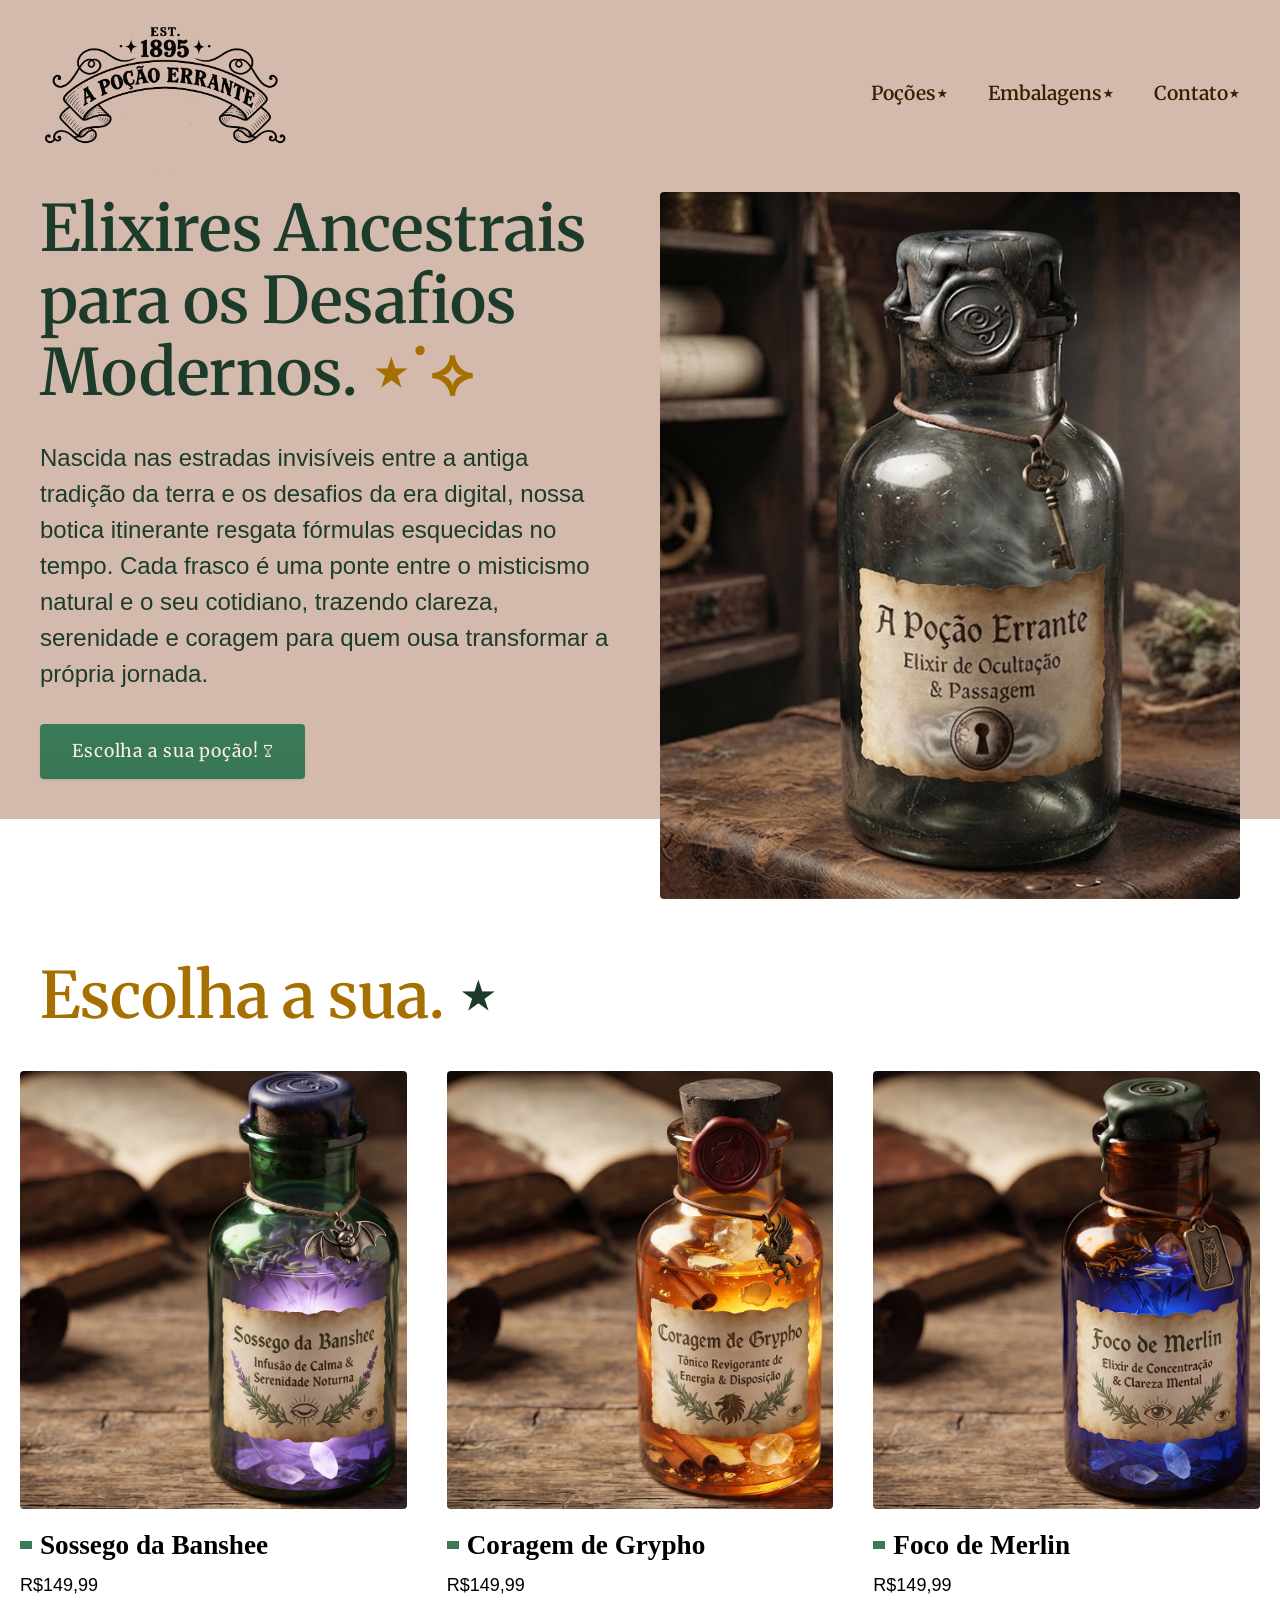
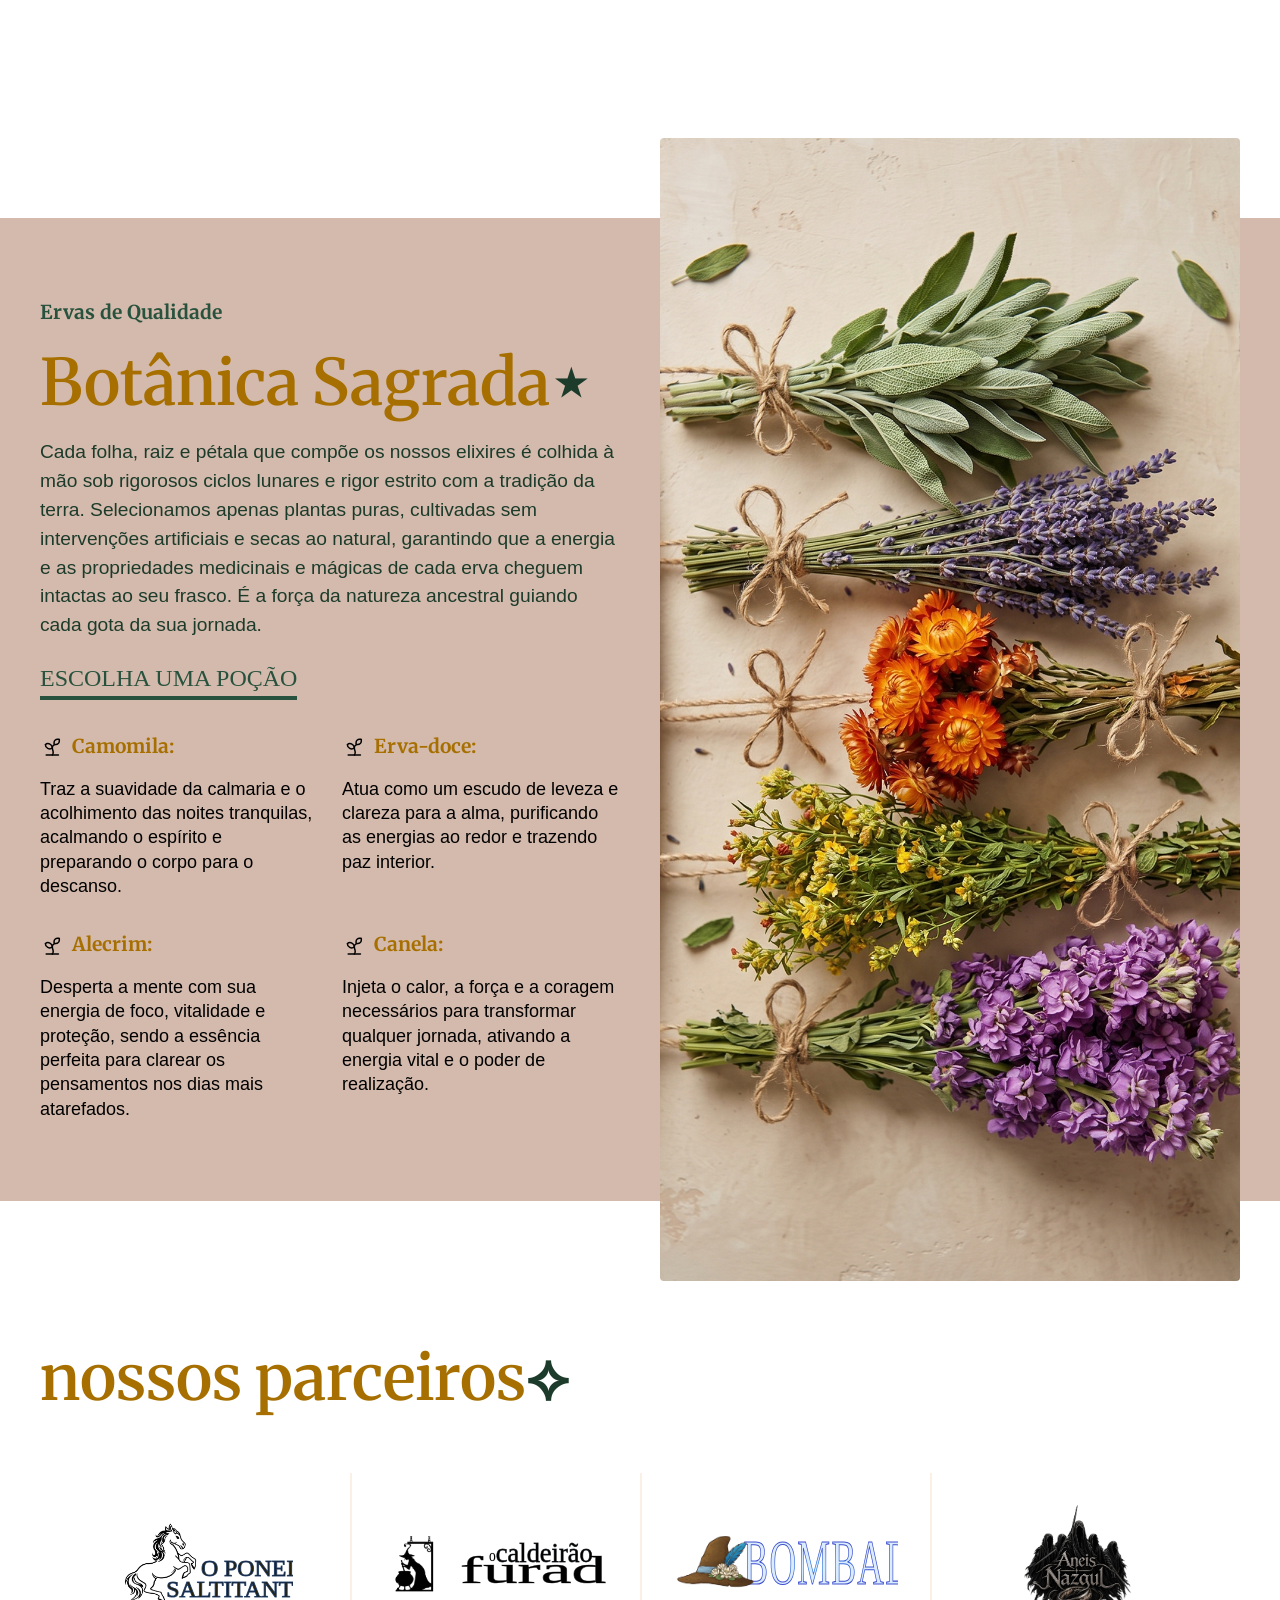
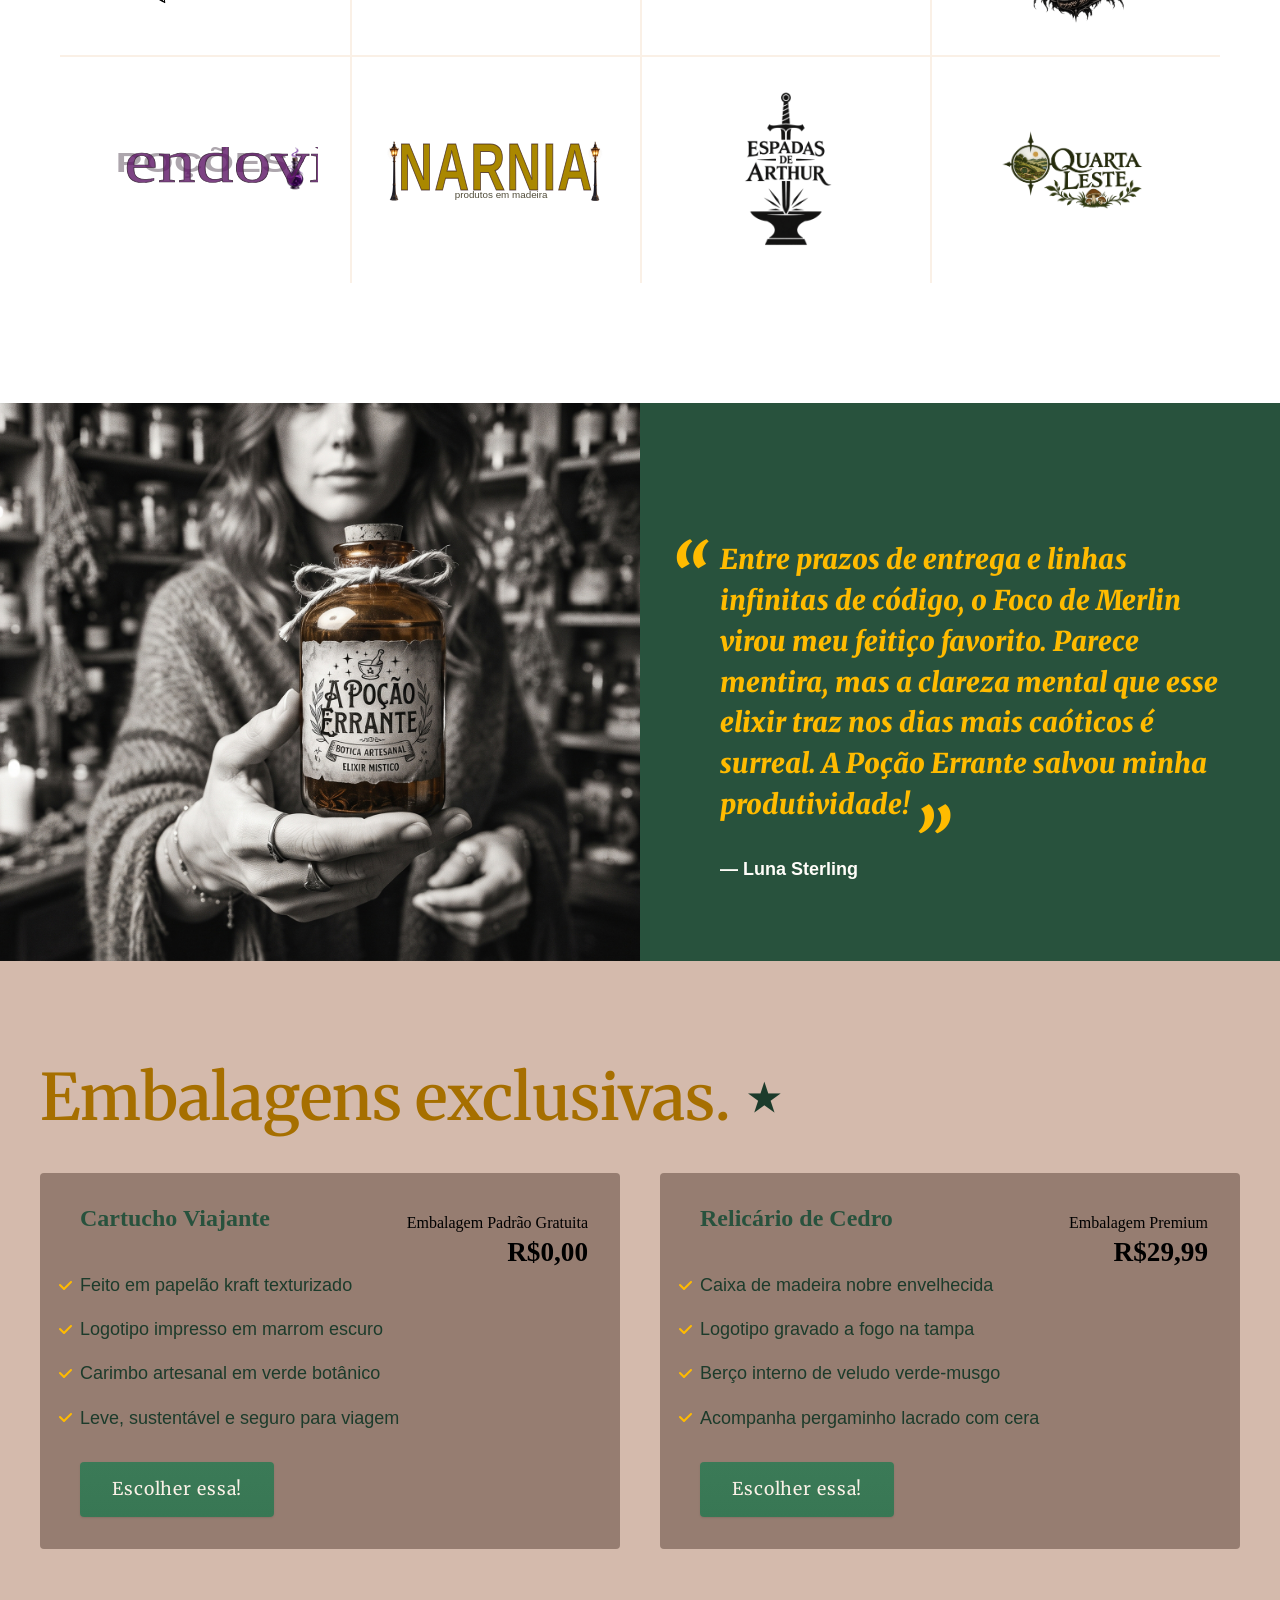
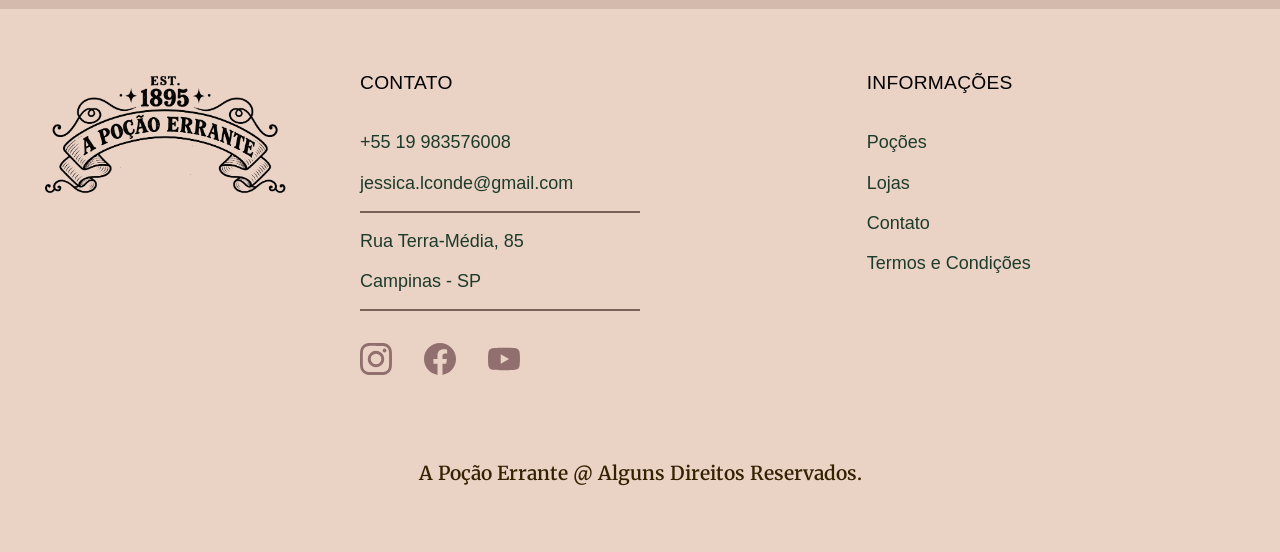
==== index.html @ 77932cd8 "commit inicial" ====
<!DOCTYPE html>
<html lang="pt-br">

<head>
  <meta charset="UTF-8">
  <meta name="viewport" content="width=device-width, initial-scale=1.0">
  <link rel="preconnect" href="https://fonts.googleapis.com">
  <link rel="preconnect" href="https://fonts.gstatic.com" crossorigin>
  <link href="https://fonts.googleapis.com/css2?family=Felipa&family=Merriweather:ital,opsz,wght@0,18..144,300..900;1,18..144,300..900&display=swap" rel="stylesheet">

  <link rel="preload" href="/css/style.css" as="stryle">
  <link rel="stylesheet" href="/css/style.css">

  <title>A Poção Errante</title>
  <meta name="description" content="Elixires Ancestrais para os Desafios Modernos">

  <script>document.documentElement.classList.add("js");</script>
</head>

<body id="index">

  <header class="header-bg">
    <div class="header container">
      <a href="./">
        <img src="/imagens/pocao.svg" width="250" height="152" alt="A Poção Errante"></a>
      <nav aria-label="primaria">
        <ul class="menu">

          <li><a href="/pocoes.html">Poções⋆</a></li>
          <li><a href="/embalagens.html">Embalagens⋆</a></li>
          <li><a href="/contato.html">Contato⋆</a></li>
      </nav>
    </div>
  </header>

  <!-- introducao -->
  <main class="introducao-bg">
    <div class="introducao container">
      <div class="introducao-conteudo">
        <h1 class="cor-v5 merriweather-font-2-xxl">Elixires Ancestrais para os Desafios Modernos. <span class="cor-a3">⋆˙⟡</span></h1>
        <p class="roboto-font-2-l">Nascida nas estradas invisíveis entre a antiga tradição da terra e os desafios da era digital, nossa botica itinerante resgata fórmulas esquecidas no tempo. Cada frasco é uma ponte entre o misticismo natural e o seu cotidiano, trazendo clareza, serenidade e coragem para quem ousa transformar a própria jornada.</p>
        <a class="botao" href="/pocoes.html">Escolha a sua poção! </a>
      </div>
      <img src="/imagens/fotos/introducao.webp" width="1280" height="1132">
    </div>
  </main>

  <!-- pocoes lista -->
  <article class="pocoes-lista">
    <h2 class="container cor-a3 merriweather-font-2-xxl">Escolha a sua. <span class="cor-v5">⋆</span></h1>
      <ul>
        <li>
          <a href="/pocoes/banshee.html">
            <img src="/imagens/pocoes/banshee-home.jpg" alt="Poção Roxa">
            <h3 class="roboto-font-1-xl">Sossego da Banshee</h3>
            <span class="roboto-font-2-m">R$149,99</span>
          </a>
        </li>
        <li>
          <a href="/pocoes/grypho.html">
            <img src="/imagens/pocoes/grypho-home.jpg" alt="Poção Vermeha">
            <h3 class="roboto-font-1-xl">Coragem de Grypho</h3>
            <span class="roboto-font-2-m">R$149,99</span>
          </a>
        </li>
        <li>
          <a href="/pocoes/merlin.html">
            <img src="/imagens/pocoes/marlin-home.jpg" alt="Poção Azul">
            <h3 class="roboto-font-1-xl">Foco de Merlin</h3>
            <span class="roboto-font-2-m">R$149,99</span>
          </a>
        </li>
      </ul>
  </article>

  <!-- ervas -->
  <article class="ervas-bg">
    <div class="ervas container">
      <div class="ervas-conteudo">
        <span class="merriweather-font-2-l-b cor-v4">Ervas de Qualidade</span>
        <h2 class="cor-a3 merriweather-font-2-xxl"> Botânica Sagrada<span class="cor-v5">⋆</span></h1>
          <p class="roboto-font-2-l cor-v5">Cada folha, raiz e pétala que compõe os nossos elixires é colhida à mão sob rigorosos ciclos lunares e rigor estrito com a tradição da terra. Selecionamos apenas plantas puras, cultivadas sem intervenções artificiais e secas ao natural, garantindo que a energia e as propriedades medicinais e mágicas de cada erva cheguem intactas ao seu frasco. É a força da natureza ancestral guiando cada gota da sua jornada.</p>
          <a class="link" href="/">Escolha uma poção </a>
          <div class="ervas-detalhes">

            <div class="ervas-item">
              <div class="ervas-header">
                <img src="/imagens/icones/erva1.svg">
                <h3 class="cor-a3 merriweather-font-2-l-b">Camomila:</h3>
              </div>
              <p class="roboto-font-2-m">Traz a suavidade da calmaria e o acolhimento das noites tranquilas, acalmando o espírito e preparando o corpo para o descanso.</p>
            </div>

            <div class="ervas-item">
              <div class="ervas-header">
                <img src="/imagens/icones/erva1.svg">
                <h3 class="cor-a3 merriweather-font-2-l-b">Erva-doce:</h3>
              </div>
              <p class="roboto-font-2-m">Atua como um escudo de leveza e clareza para a alma, purificando as energias ao redor e trazendo paz interior.</p>
            </div>

            <div class="ervas-item">
              <div class="ervas-header">
                <img src="/imagens/icones/erva1.svg">
                <h3 class="cor-a3 merriweather-font-2-l-b">Alecrim:</h3>
              </div>
              <p class="roboto-font-2-m cor">Desperta a mente com sua energia de foco, vitalidade e proteção, sendo a essência perfeita para clarear os pensamentos nos dias mais atarefados.</p>
            </div>
            <div class="ervas-item">
              <div class="ervas-header">
                <img src="/imagens/icones/erva1.svg">
                <h3 class="cor-a3 merriweather-font-2-l-b">Canela:</h3>
              </div>
              <p class="roboto-font-2-m">Injeta o calor, a força e a coragem necessários para transformar qualquer jornada, ativando a energia vital e o poder de realização.</p>
            </div>
          </div>
      </div>


      <div class="ervas-imagem">
        <img src="/imagens/fotos/ervas.jpg" alt="ervas">
      </div>
    </div>
  </article>

  <!-- parceiros -->
  <section class="parceiros container" aria-label="Nossos Parceiros">
    <h2 class="cor-a3 merriweather-font-2-xxl">nossos parceiros<span class="cor-v5">⟡</span></h2>

    <ul>
      <li><img src="/imagens/parceiros/01_o_ponei_saltitante.svg"></li>
      <li><img src="/imagens/parceiros/02_o_caldeirao_furado.svg"></li>
      <li><img src="/imagens/parceiros/03_bombadil.svg"></li>
      <li><img src="/imagens/parceiros/04_aneis_nagzul.svg"></li>
      <li><img src="/imagens/parceiros/05_pocoes_endovier.svg"></li>
      <li><img src="/imagens/parceiros/06_narnia.svg"></li>
      <li><img src="/imagens/parceiros/07_espadas_de_arthur.svg"></li>
      <li><img src="/imagens/parceiros/08_quarta_leste.svg"></li>
    </ul>

  </section>

  <!-- depoimento -->
  <section class="depoimento" aria-label="Depoimento">
    <div>
      <img src="/imagens/fotos/depoimento.jpg">
    </div>
    <div class="depoimento-conteudo">
      <blockquote class="roboto-font-1-xl cor-a1">
        <p>Entre prazos de entrega e linhas infinitas de código, o Foco de Merlin virou meu feitiço favorito. Parece mentira, mas a clareza mental que esse elixir traz nos dias mais caóticos é surreal. A Poção Errante salvou minha produtividade!</p>
      </blockquote>
      <span class="roboto-font-1-m-b cor-p1"> — Luna Sterling</span>
    </div>
  </section>

  <!-- embalagens -->
  <article class="embalagens-bg" aria-label="Embalagens">
    <div class="embalagens container">
      <h2 class="cor-a3 merriweather-font-2-xxl"> Embalagens exclusivas. <span class="cor-v5">⋆</span></h2>
      <div class="embalagens-item">
        <h1 class="font1-xl-merriweather-up cor-v4">Cartucho Viajante</h1>
        <span class="">Embalagem Padrão Gratuita</span>
        <span class="roboto-font-1-xl"> R$0,00</span>
        <ul class="roboto-font-2-m cor-v5">
          <li>Feito em papelão kraft texturizado</li>
          <li>Logotipo impresso em marrom escuro</li>
          <li>Carimbo artesanal em verde botânico</li>
          <li>Leve, sustentável e seguro para viagem</li>
        </ul>
        <a href="/orcamento.html" class="botao">Escolher essa!</a>
      </div>

      <div class="embalagens-item">
        <h1 class="font1-xl-merriweather-up cor-v4">Relicário de Cedro</h1>
        <span class="">Embalagem Premium </span>
        <span class="roboto-font-1-xl"> R$29,99</span>
        <ul class="roboto-font-2-m cor-v5">
          <li>Caixa de madeira nobre envelhecida</li>
          <li>Logotipo gravado a fogo na tampa</li>
          <li>Berço interno de veludo verde-musgo</li>
          <li>Acompanha pergaminho lacrado com cera</li>
        </ul>
        <a href="/orcamento.html" class="botao">Escolher essa!</a>
      </div>
    </div>
  </article>

  <!-- footer -->
  <footer class="footer-bg">
    <div class="footer container">
      <img src="/imagens/pocao.svg" alt="A Poção Errante">
      <div class="footer-contato">
        <h3 class="roboto-font-2-l-b">Contato</h3>
        <ul class="roboto-font-2-m cor-v5">
          <li><a href="tel:+5519983576008">+55 19 983576008</a></li>
          <li><a href="mailto:jessica.lconde@gmail.com">jessica.lconde@gmail.com</a></li>
          <li>Rua Terra-Média, 85</li>
          <li>Campinas - SP</li>
        </ul>
        <div class="footer-redes">
          <a href="./">
            <img src="/imagens/redes/instagram.svg" alt="Instagram">
          </a>
          <a href="./">
            <img src="/imagens/redes/facebook.svg" alt="Facebook">
          </a>
          <a href="./">
            <img src="/imagens/redes/youtube.svg" alt="Youtube">
          </a>
        </div>
      </div>
      <div class="footer-informacoes">
        <h3 class="roboto-font-2-l-b">Informações</h3>
        <nav>
          <ul class="roboto-font-2-m cor-v5">
            <li><a href="/pocoes.html">Poções</a></li>
            <li><a href="/contato.html">Lojas </a></li>
            <li><a href="/contato.html">Contato</a></li>
            <li><a href="/termos.html">Termos e Condições</a></li>
          </ul>
        </nav>
      </div>
      <p class="footer-copy">A Poção Errante @ Alguns Direitos Reservados.</p>
    </div>
  </footer>

  <script src="/script/script.js"></script>

</body>

</html>
---- css/style.css ----
/* globais */
@import "/css/global/global.css";
@import "/css/global/header.css";

@import "/css/global/footer.css";

/* utilidades */
@import "/css/utilidades/cores.css";
@import "/css/utilidades/componentes.css";
@import "/css/utilidades/tipografia.css";
@import "/css/utilidades/formularios.css";

/* home */
@import "/css/home/introducao.css";
@import "/css/home/pocoes-lista.css";
@import "/css/home/ervas.css";
@import "/css/home/parceiros.css";
@import "/css/home/depoimento.css";
@import "/css/home/embalagens.css";

/* Termos */
@import "/css/termos/termos.css";

/* poções */
@import "/css/pocoes/pocoes.css";
@import "/css/pocoes/pocao.css";
@import "/css/pocoes/embalagem.css";

/* Embalagens */
@import "/css/embalagens/vantagens.css";
@import "/css/embalagens/perguntas.css";

/* Contato */
@import "/css/contato/contato.css";
@import "/css/contato/lojas.css";

/* Orçamento */
@import "/css/orcamento/orcamento.css";
---- css/style.css ----
/* globais */
@import "/css/global/global.css";
@import "/css/global/header.css";

@import "/css/global/footer.css";

/* utilidades */
@import "/css/utilidades/cores.css";
@import "/css/utilidades/componentes.css";
@import "/css/utilidades/tipografia.css";
@import "/css/utilidades/formularios.css";

/* home */
@import "/css/home/introducao.css";
@import "/css/home/pocoes-lista.css";
@import "/css/home/ervas.css";
@import "/css/home/parceiros.css";
@import "/css/home/depoimento.css";
@import "/css/home/embalagens.css";

/* Termos */
@import "/css/termos/termos.css";

/* poções */
@import "/css/pocoes/pocoes.css";
@import "/css/pocoes/pocao.css";
@import "/css/pocoes/embalagem.css";

/* Embalagens */
@import "/css/embalagens/vantagens.css";
@import "/css/embalagens/perguntas.css";

/* Contato */
@import "/css/contato/contato.css";
@import "/css/contato/lojas.css";

/* Orçamento */
@import "/css/orcamento/orcamento.css";
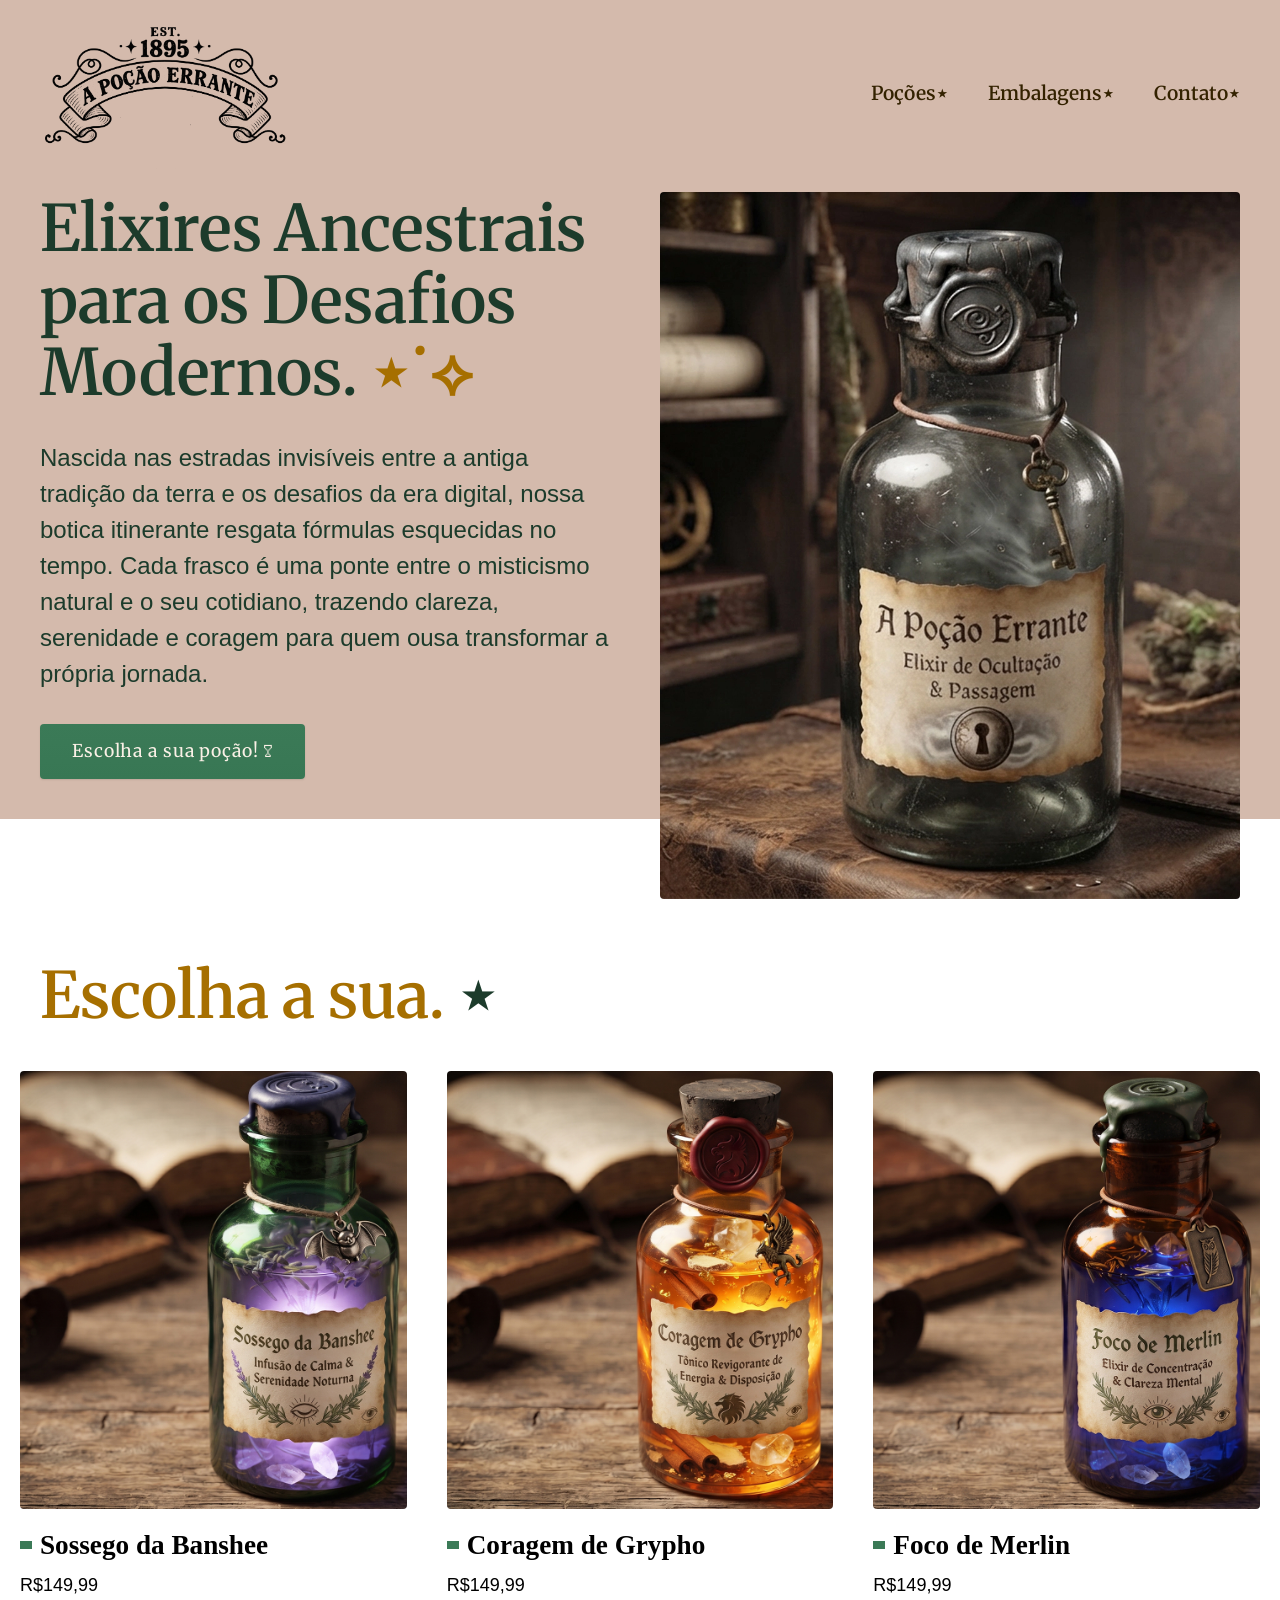
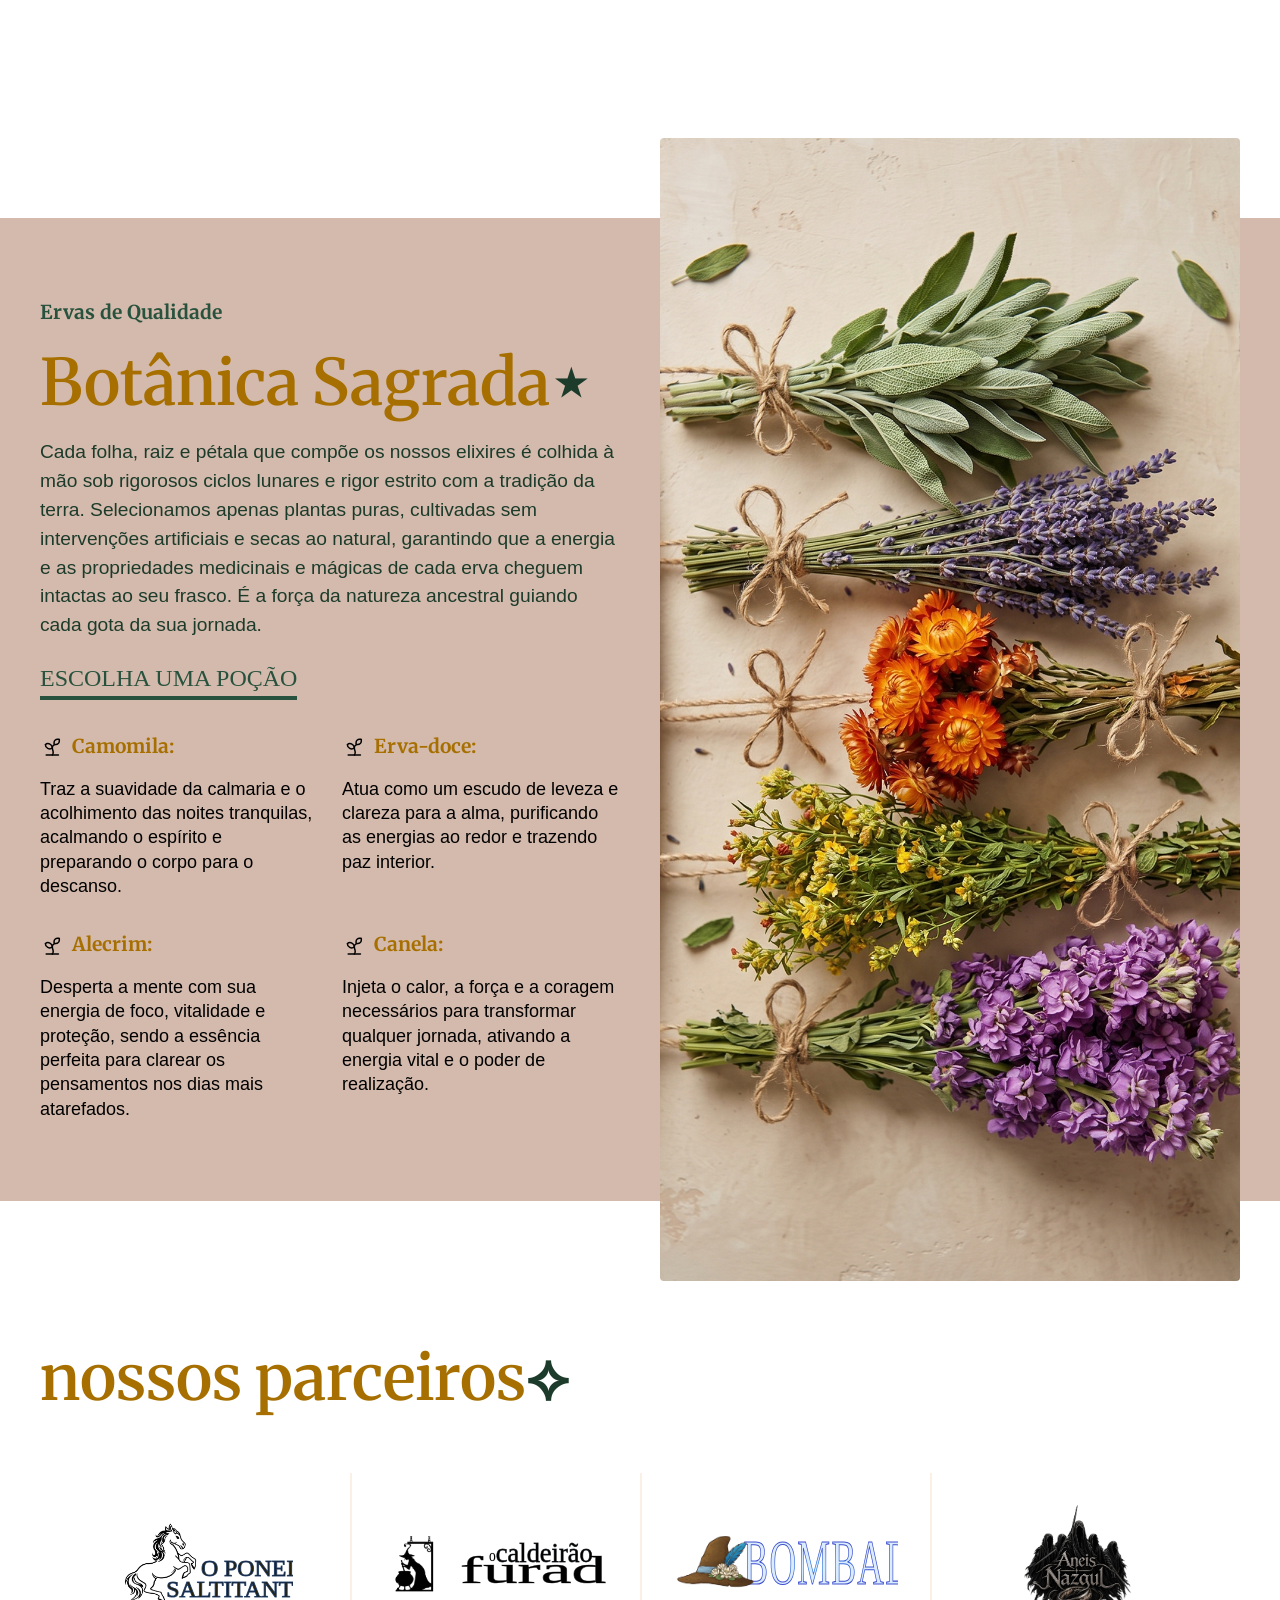
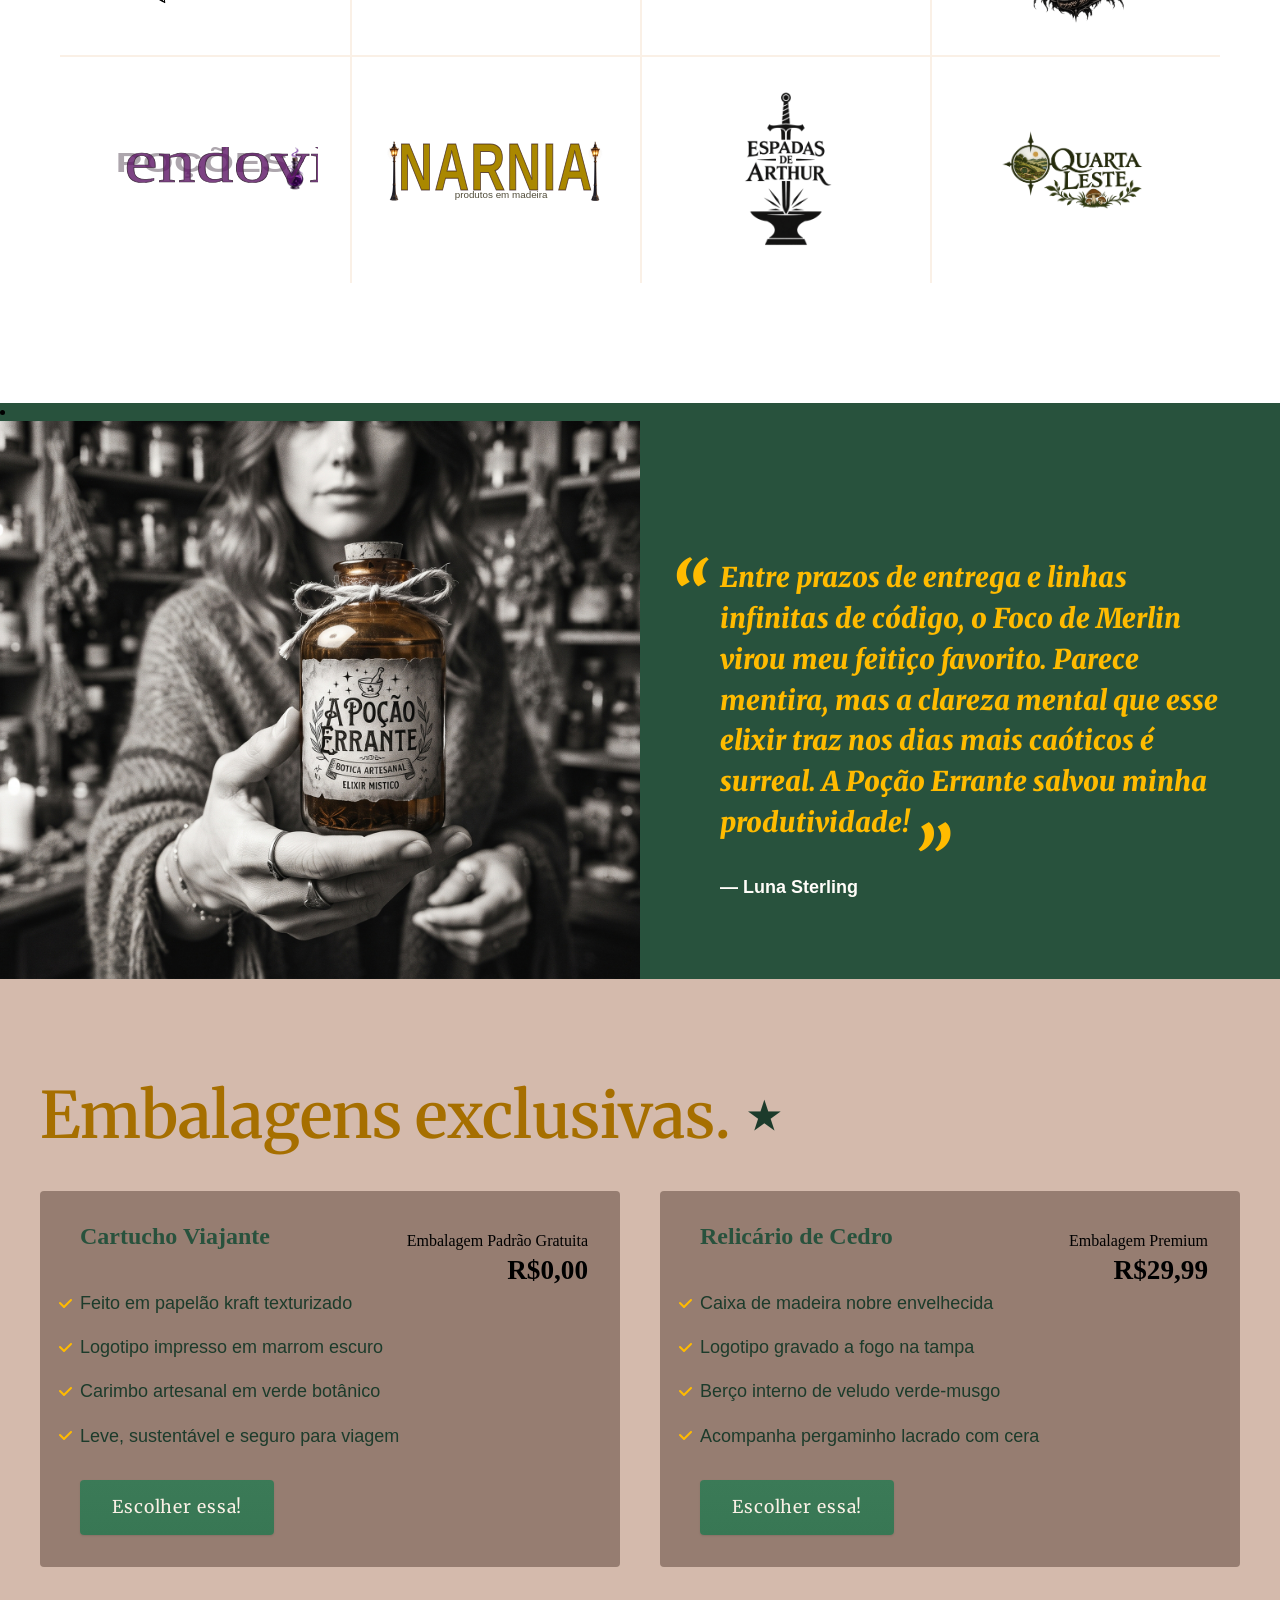
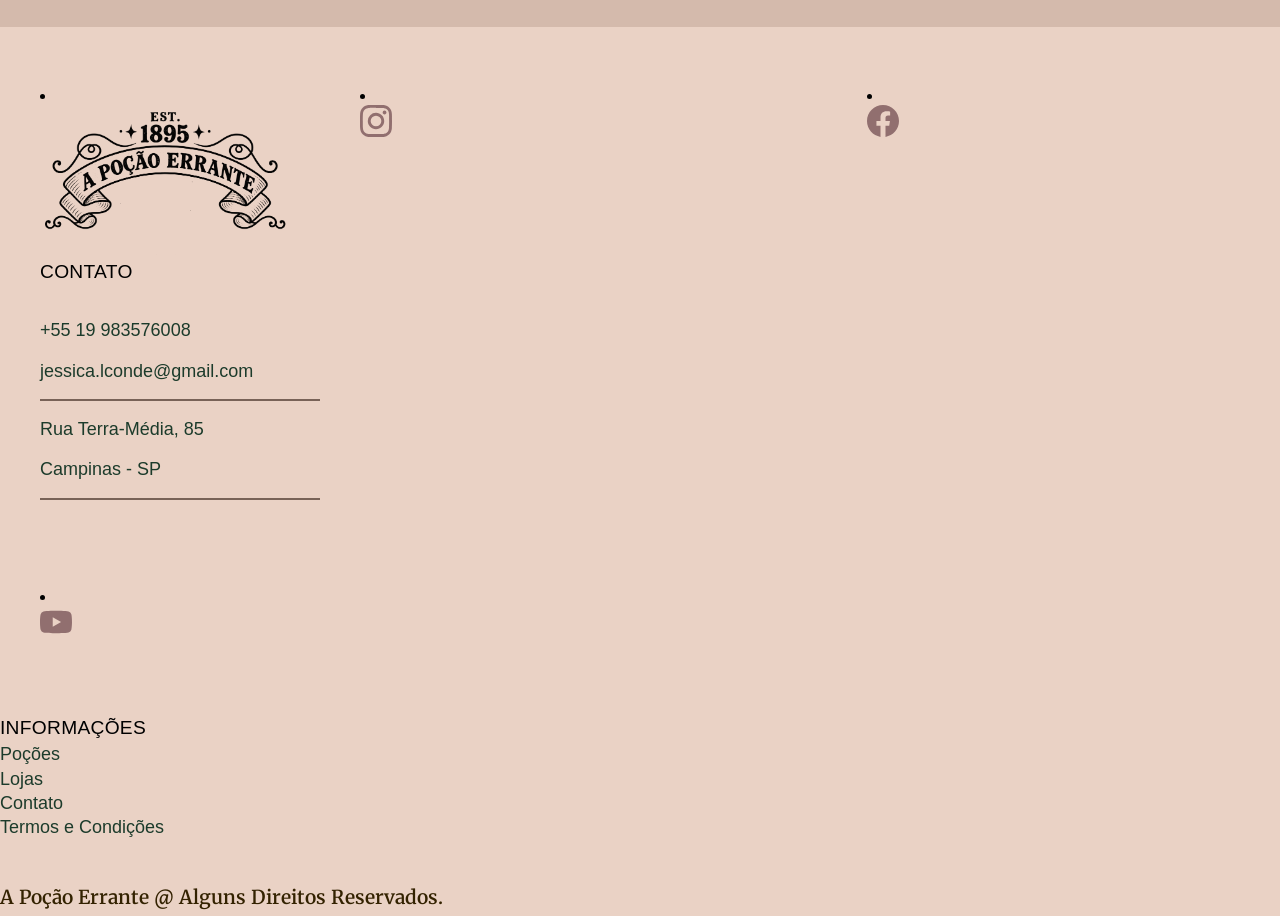
==== commit d7b8f6b1: "att caminhos imagens" ====
--- a/index.html
+++ b/index.html
@@ -8,8 +8,8 @@
   <link rel="preconnect" href="https://fonts.gstatic.com" crossorigin>
   <link href="https://fonts.googleapis.com/css2?family=Felipa&family=Merriweather:ital,opsz,wght@0,18..144,300..900;1,18..144,300..900&display=swap" rel="stylesheet">
 
-  <link rel="preload" href="/css/style.css" as="stryle">
-  <link rel="stylesheet" href="/css/style.css">
+  <link rel="preload" href="./css/style.css" as="stryle">
+  <link rel="stylesheet" href="./css/style.css">
 
   <title>A Poção Errante</title>
   <meta name="description" content="Elixires Ancestrais para os Desafios Modernos">
@@ -22,13 +22,13 @@
   <header class="header-bg">
     <div class="header container">
       <a href="./">
-        <img src="/imagens/pocao.svg" width="250" height="152" alt="A Poção Errante"></a>
+        <img src="./imagens/pocao.svg" width="250" height="152" alt="A Poção Errante"></a>
       <nav aria-label="primaria">
         <ul class="menu">
 
-          <li><a href="/pocoes.html">Poções⋆</a></li>
-          <li><a href="/embalagens.html">Embalagens⋆</a></li>
-          <li><a href="/contato.html">Contato⋆</a></li>
+          <li><a href="./pocoes.html">Poções⋆</a></li>
+          <li><a href="./embalagens.html">Embalagens⋆</a></li>
+          <li><a href="./contato.html">Contato⋆</a></li>
       </nav>
     </div>
   </header>
@@ -39,9 +39,9 @@
       <div class="introducao-conteudo">
         <h1 class="cor-v5 merriweather-font-2-xxl">Elixires Ancestrais para os Desafios Modernos. <span class="cor-a3">⋆˙⟡</span></h1>
         <p class="roboto-font-2-l">Nascida nas estradas invisíveis entre a antiga tradição da terra e os desafios da era digital, nossa botica itinerante resgata fórmulas esquecidas no tempo. Cada frasco é uma ponte entre o misticismo natural e o seu cotidiano, trazendo clareza, serenidade e coragem para quem ousa transformar a própria jornada.</p>
-        <a class="botao" href="/pocoes.html">Escolha a sua poção! </a>
-      </div>
-      <img src="/imagens/fotos/introducao.webp" width="1280" height="1132">
+        <a class="botao" href="./pocoes.html">Escolha a sua poção! </a>
+      </div>
+      <img src="./imagens/fotos/introducao.webp" width="1280" height="1132">
     </div>
   </main>
 
@@ -50,22 +50,22 @@
     <h2 class="container cor-a3 merriweather-font-2-xxl">Escolha a sua. <span class="cor-v5">⋆</span></h1>
       <ul>
         <li>
-          <a href="/pocoes/banshee.html">
-            <img src="/imagens/pocoes/banshee-home.jpg" alt="Poção Roxa">
+          <a href="./pocoes/banshee.html">
+            <img src="./imagens/pocoes/banshee-home.jpg" alt="Poção Roxa">
             <h3 class="roboto-font-1-xl">Sossego da Banshee</h3>
             <span class="roboto-font-2-m">R$149,99</span>
           </a>
         </li>
         <li>
-          <a href="/pocoes/grypho.html">
-            <img src="/imagens/pocoes/grypho-home.jpg" alt="Poção Vermeha">
+          <a href="./pocoes/grypho.html">
+            <img src="./imagens/pocoes/grypho-home.jpg" alt="Poção Vermeha">
             <h3 class="roboto-font-1-xl">Coragem de Grypho</h3>
             <span class="roboto-font-2-m">R$149,99</span>
           </a>
         </li>
         <li>
-          <a href="/pocoes/merlin.html">
-            <img src="/imagens/pocoes/marlin-home.jpg" alt="Poção Azul">
+          <a href="./pocoes/merlin.html">
+            <img src="./imagens/pocoes/marlin-home.jpg" alt="Poção Azul">
             <h3 class="roboto-font-1-xl">Foco de Merlin</h3>
             <span class="roboto-font-2-m">R$149,99</span>
           </a>
@@ -85,7 +85,7 @@
 
             <div class="ervas-item">
               <div class="ervas-header">
-                <img src="/imagens/icones/erva1.svg">
+                <img src="./imagens/icones/erva1.svg">
                 <h3 class="cor-a3 merriweather-font-2-l-b">Camomila:</h3>
               </div>
               <p class="roboto-font-2-m">Traz a suavidade da calmaria e o acolhimento das noites tranquilas, acalmando o espírito e preparando o corpo para o descanso.</p>
@@ -93,7 +93,7 @@
 
             <div class="ervas-item">
               <div class="ervas-header">
-                <img src="/imagens/icones/erva1.svg">
+                <img src="./imagens/icones/erva1.svg">
                 <h3 class="cor-a3 merriweather-font-2-l-b">Erva-doce:</h3>
               </div>
               <p class="roboto-font-2-m">Atua como um escudo de leveza e clareza para a alma, purificando as energias ao redor e trazendo paz interior.</p>
@@ -101,14 +101,14 @@
 
             <div class="ervas-item">
               <div class="ervas-header">
-                <img src="/imagens/icones/erva1.svg">
+                <img src="./imagens/icones/erva1.svg">
                 <h3 class="cor-a3 merriweather-font-2-l-b">Alecrim:</h3>
               </div>
               <p class="roboto-font-2-m cor">Desperta a mente com sua energia de foco, vitalidade e proteção, sendo a essência perfeita para clarear os pensamentos nos dias mais atarefados.</p>
             </div>
             <div class="ervas-item">
               <div class="ervas-header">
-                <img src="/imagens/icones/erva1.svg">
+                <img src="./imagens/icones/erva1.svg">
                 <h3 class="cor-a3 merriweather-font-2-l-b">Canela:</h3>
               </div>
               <p class="roboto-font-2-m">Injeta o calor, a força e a coragem necessários para transformar qualquer jornada, ativando a energia vital e o poder de realização.</p>
@@ -118,7 +118,7 @@
 
 
       <div class="ervas-imagem">
-        <img src="/imagens/fotos/ervas.jpg" alt="ervas">
+        <img src="./imagens/fotos/ervas.jpg" alt="ervas">
       </div>
     </div>
   </article>
@@ -128,14 +128,14 @@
     <h2 class="cor-a3 merriweather-font-2-xxl">nossos parceiros<span class="cor-v5">⟡</span></h2>
 
     <ul>
-      <li><img src="/imagens/parceiros/01_o_ponei_saltitante.svg"></li>
-      <li><img src="/imagens/parceiros/02_o_caldeirao_furado.svg"></li>
-      <li><img src="/imagens/parceiros/03_bombadil.svg"></li>
-      <li><img src="/imagens/parceiros/04_aneis_nagzul.svg"></li>
-      <li><img src="/imagens/parceiros/05_pocoes_endovier.svg"></li>
-      <li><img src="/imagens/parceiros/06_narnia.svg"></li>
-      <li><img src="/imagens/parceiros/07_espadas_de_arthur.svg"></li>
-      <li><img src="/imagens/parceiros/08_quarta_leste.svg"></li>
+      <li><img src="./imagens/parceiros/01_o_ponei_saltitante.svg"></li>
+      <li><img src="./imagens/parceiros/02_o_caldeirao_furado.svg"></li>
+      <li><img src="./imagens/parceiros/03_bombadil.svg"></li>
+      <li><img src="./imagens/parceiros/04_aneis_nagzul.svg"></li>
+      <li><img src="./imagens/parceiros/05_pocoes_endovier.svg"></li>
+      <li><img src="./imagens/parceiros/06_narnia.svg"></li>
+      <li><img src="./imagens/parceiros/07_espadas_de_arthur.svg"></li>
+      <li><img src="./imagens/parceiros/08_quarta_leste.svg"></li>
     </ul>
 
   </section>
@@ -143,7 +143,7 @@
   <!-- depoimento -->
   <section class="depoimento" aria-label="Depoimento">
     <div>
-      <img src="/imagens/fotos/depoimento.jpg">
+      <li><img src="./imagens/fotos/depoimento.jpg">
     </div>
     <div class="depoimento-conteudo">
       <blockquote class="roboto-font-1-xl cor-a1">
@@ -188,39 +188,39 @@
   <!-- footer -->
   <footer class="footer-bg">
     <div class="footer container">
-      <img src="/imagens/pocao.svg" alt="A Poção Errante">
-      <div class="footer-contato">
-        <h3 class="roboto-font-2-l-b">Contato</h3>
+      <li><img src="./imagens/pocao.svg" alt="A Poção Errante">
+        <div class="footer-contato">
+          <h3 class="roboto-font-2-l-b">Contato</h3>
+          <ul class="roboto-font-2-m cor-v5">
+            <li><a href="tel:+5519983576008">+55 19 983576008</a></li>
+            <li><a href="mailto:jessica.lconde@gmail.com">jessica.lconde@gmail.com</a></li>
+            <li>Rua Terra-Média, 85</li>
+            <li>Campinas - SP</li>
+          </ul>
+          <div class="footer-redes">
+            <a href="./">
+      <li><img src="./imagens/redes/instagram.svg" alt="Instagram">
+        </a>
+        <a href="./">
+      <li><img src="./imagens/redes/facebook.svg" alt="Facebook">
+        </a>
+        <a href="./">
+      <li><img src="./imagens/redes/youtube.svg" alt="Youtube">
+        </a>
+    </div>
+    </div>
+    <div class="footer-informacoes">
+      <h3 class="roboto-font-2-l-b">Informações</h3>
+      <nav>
         <ul class="roboto-font-2-m cor-v5">
-          <li><a href="tel:+5519983576008">+55 19 983576008</a></li>
-          <li><a href="mailto:jessica.lconde@gmail.com">jessica.lconde@gmail.com</a></li>
-          <li>Rua Terra-Média, 85</li>
-          <li>Campinas - SP</li>
+          <li><a href="/pocoes.html">Poções</a></li>
+          <li><a href="/contato.html">Lojas </a></li>
+          <li><a href="/contato.html">Contato</a></li>
+          <li><a href="/termos.html">Termos e Condições</a></li>
         </ul>
-        <div class="footer-redes">
-          <a href="./">
-            <img src="/imagens/redes/instagram.svg" alt="Instagram">
-          </a>
-          <a href="./">
-            <img src="/imagens/redes/facebook.svg" alt="Facebook">
-          </a>
-          <a href="./">
-            <img src="/imagens/redes/youtube.svg" alt="Youtube">
-          </a>
-        </div>
-      </div>
-      <div class="footer-informacoes">
-        <h3 class="roboto-font-2-l-b">Informações</h3>
-        <nav>
-          <ul class="roboto-font-2-m cor-v5">
-            <li><a href="/pocoes.html">Poções</a></li>
-            <li><a href="/contato.html">Lojas </a></li>
-            <li><a href="/contato.html">Contato</a></li>
-            <li><a href="/termos.html">Termos e Condições</a></li>
-          </ul>
-        </nav>
-      </div>
-      <p class="footer-copy">A Poção Errante @ Alguns Direitos Reservados.</p>
+      </nav>
+    </div>
+    <p class="footer-copy">A Poção Errante @ Alguns Direitos Reservados.</p>
     </div>
   </footer>
 
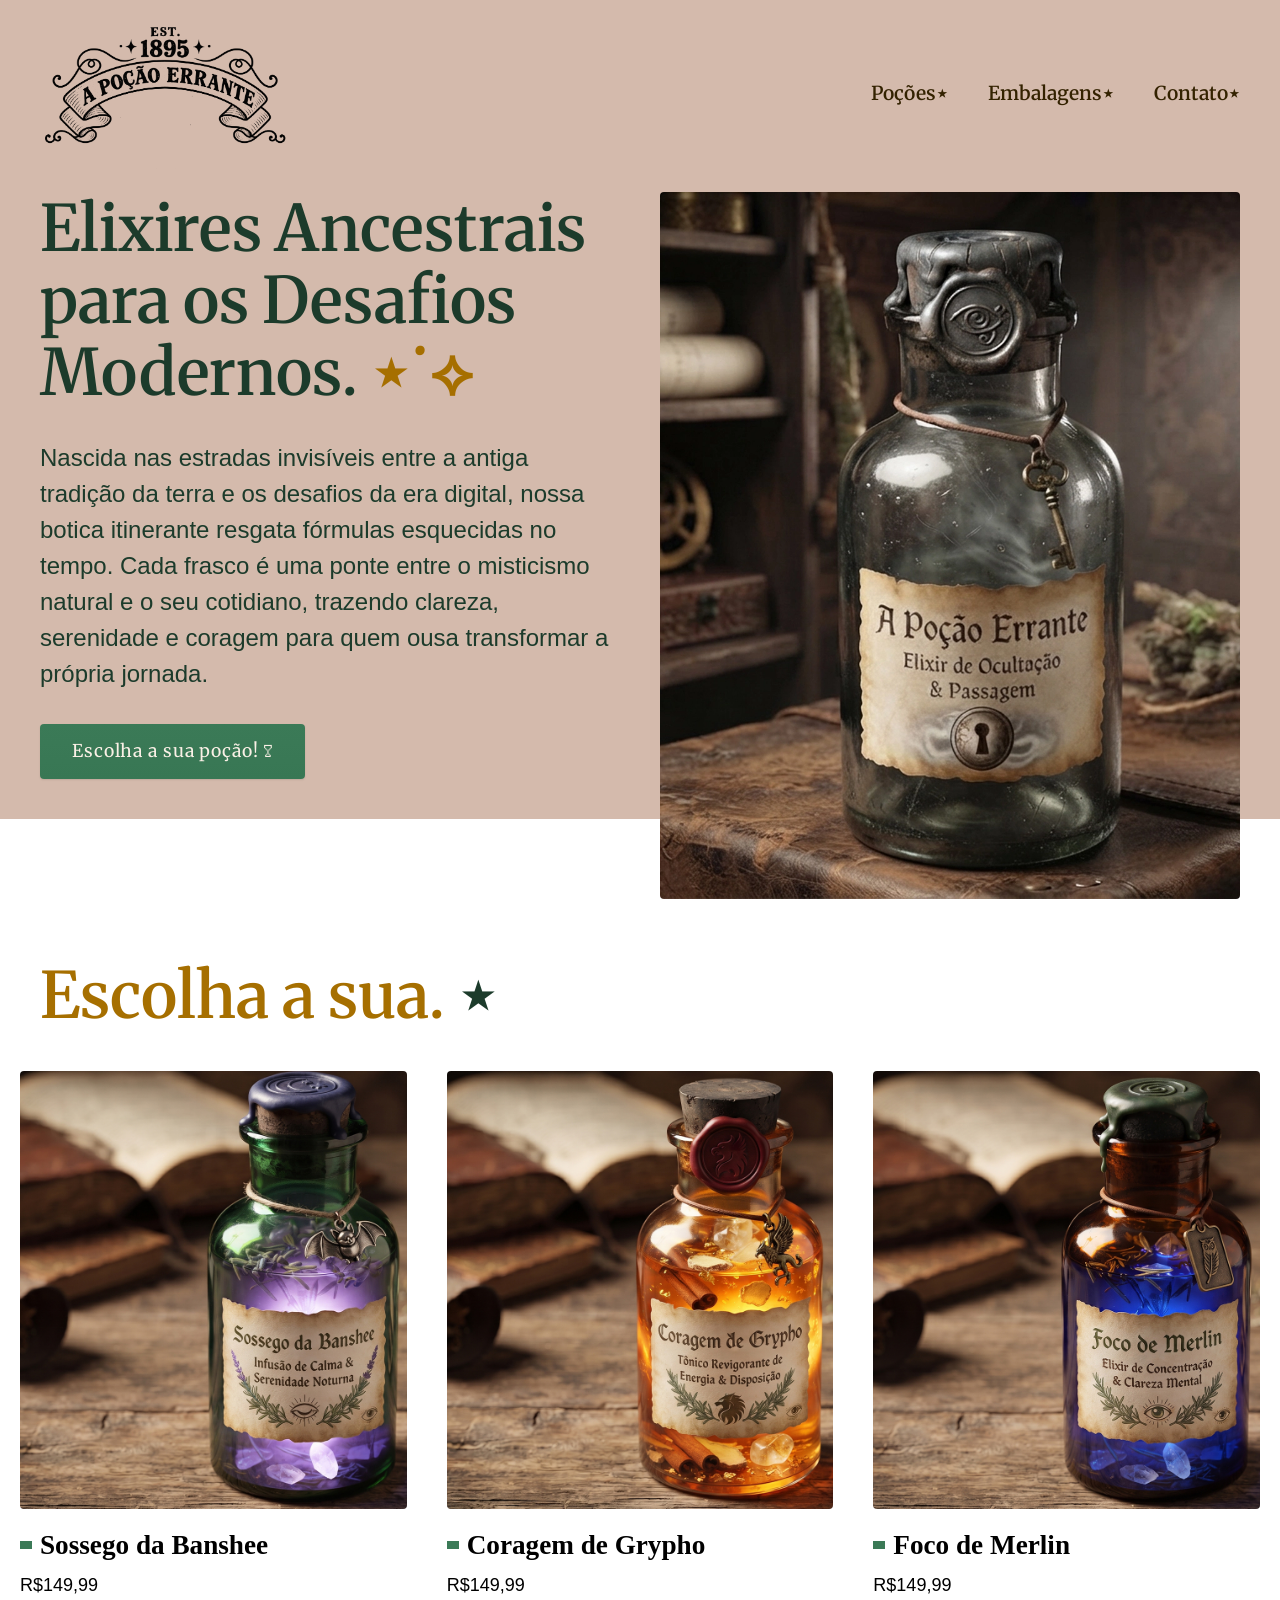
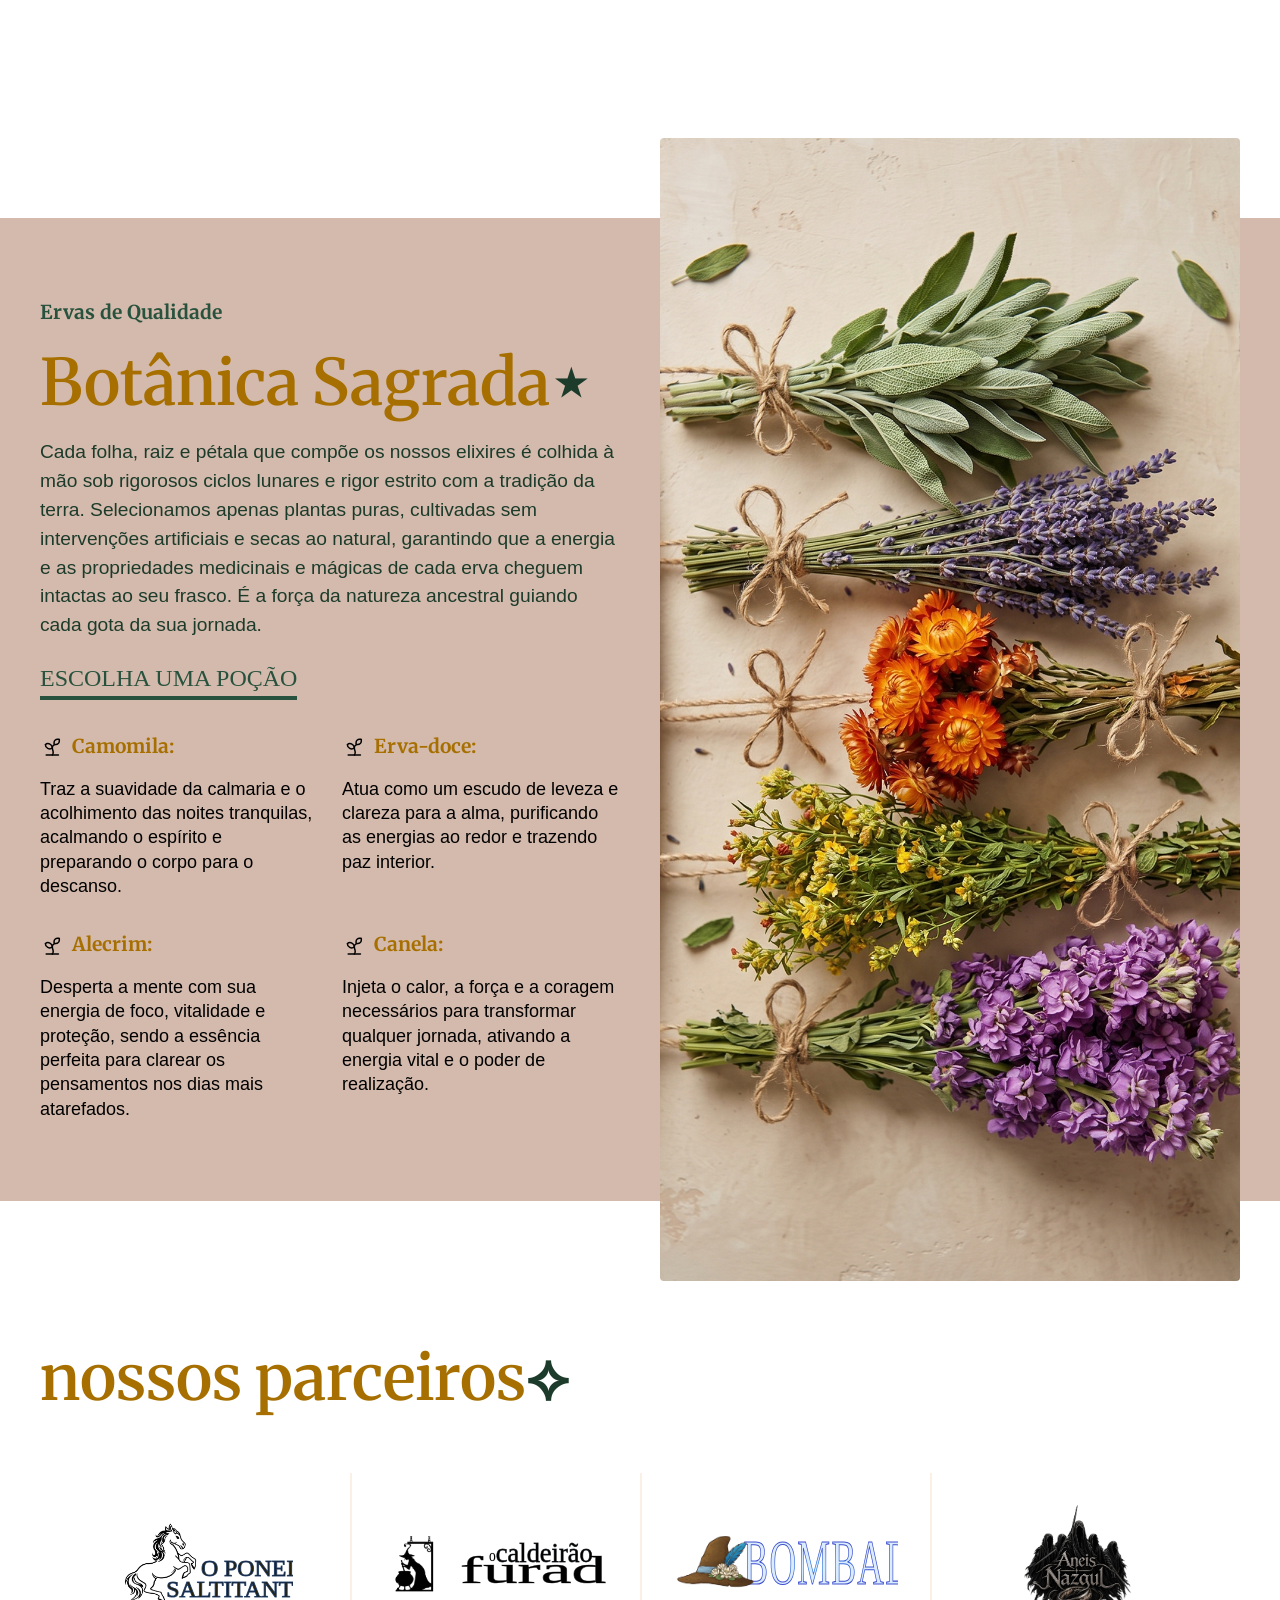
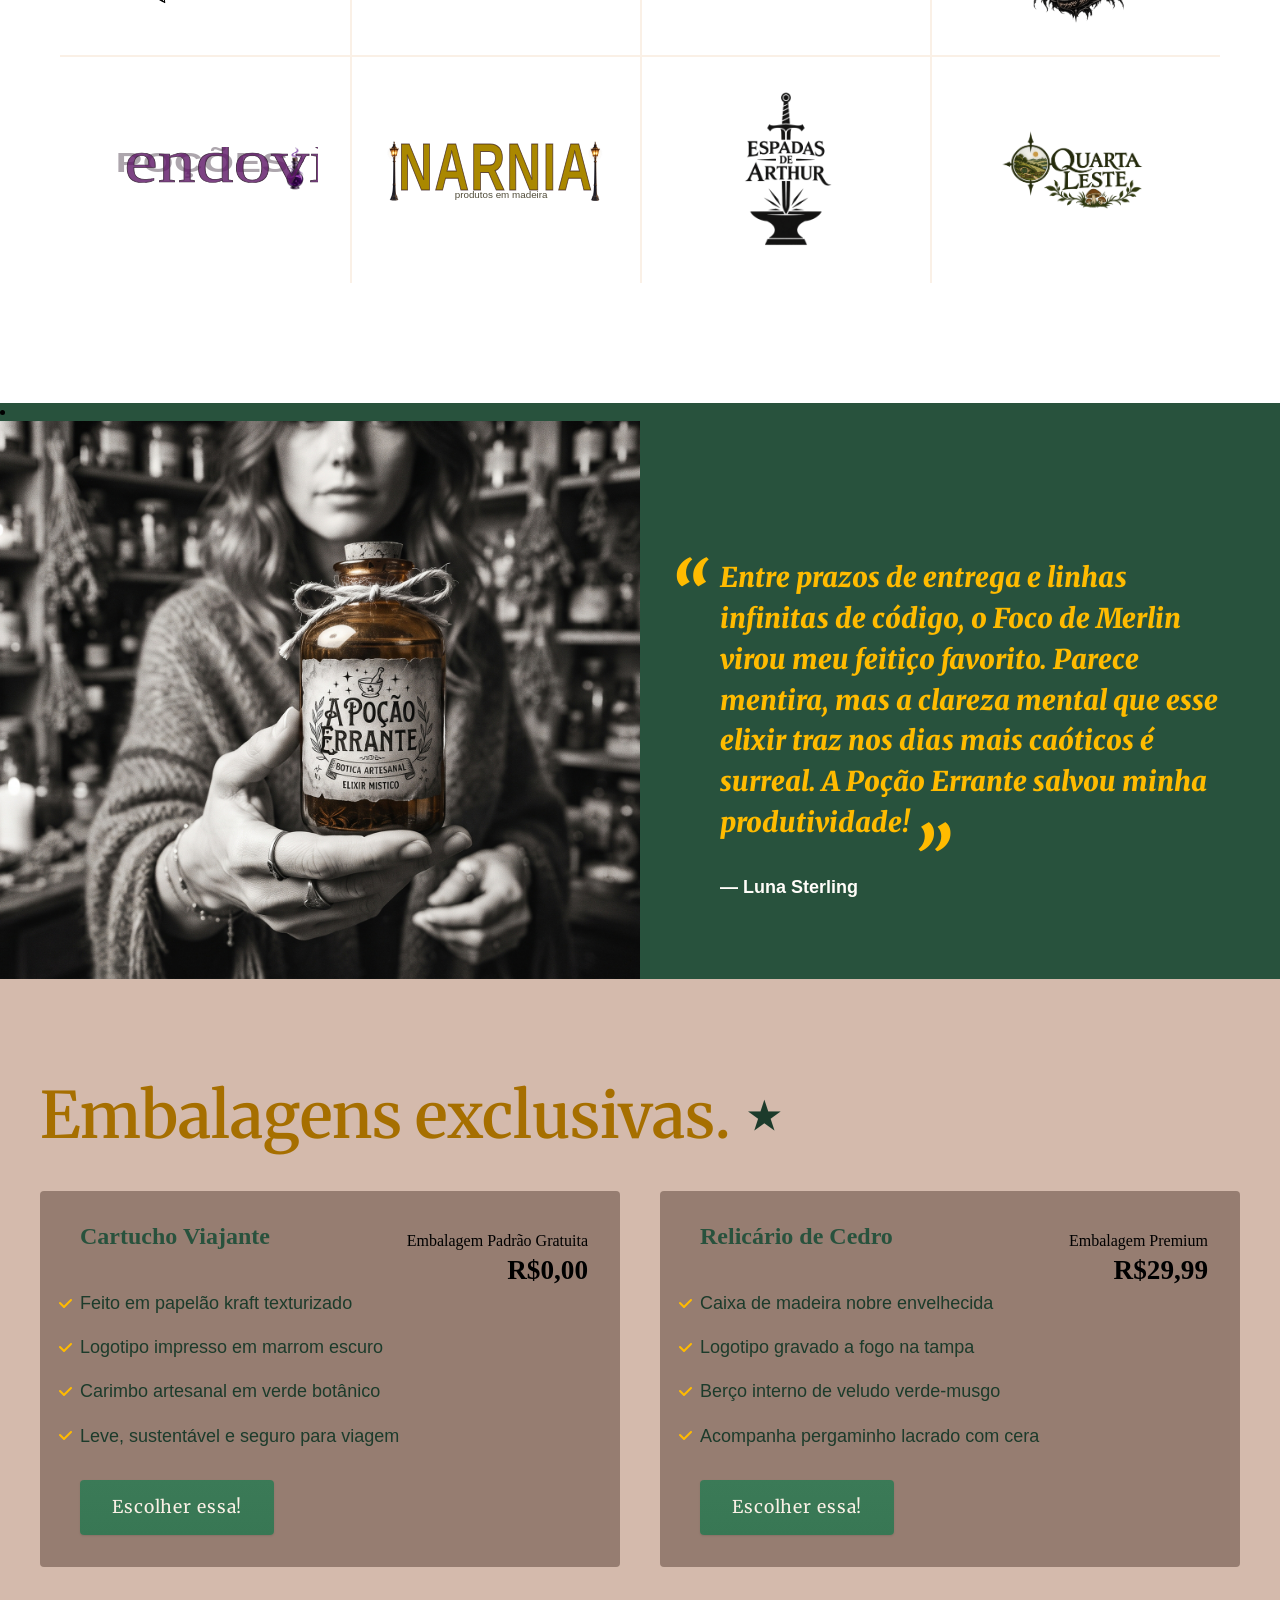
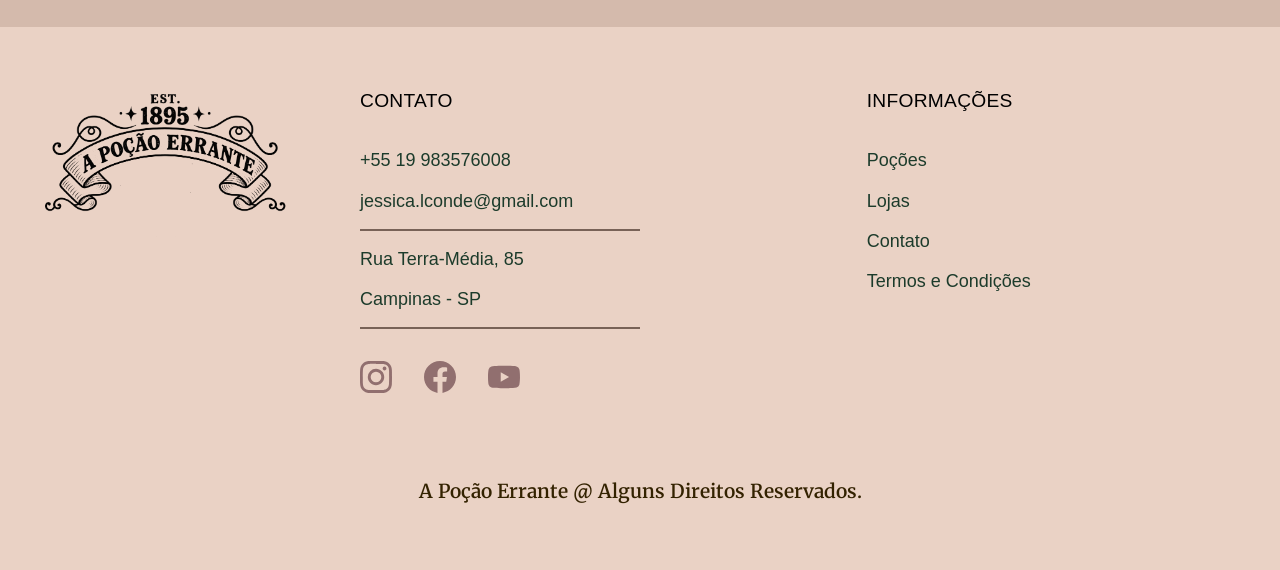
==== commit 1c1208f0: "correcao footer" ====
--- a/index.html
+++ b/index.html
@@ -8,7 +8,7 @@
   <link rel="preconnect" href="https://fonts.gstatic.com" crossorigin>
   <link href="https://fonts.googleapis.com/css2?family=Felipa&family=Merriweather:ital,opsz,wght@0,18..144,300..900;1,18..144,300..900&display=swap" rel="stylesheet">
 
-  <link rel="preload" href="./css/style.css" as="stryle">
+  <link rel="preload" href="./css/style.css" as="style">
   <link rel="stylesheet" href="./css/style.css">
 
   <title>A Poção Errante</title>
@@ -80,7 +80,7 @@
         <span class="merriweather-font-2-l-b cor-v4">Ervas de Qualidade</span>
         <h2 class="cor-a3 merriweather-font-2-xxl"> Botânica Sagrada<span class="cor-v5">⋆</span></h1>
           <p class="roboto-font-2-l cor-v5">Cada folha, raiz e pétala que compõe os nossos elixires é colhida à mão sob rigorosos ciclos lunares e rigor estrito com a tradição da terra. Selecionamos apenas plantas puras, cultivadas sem intervenções artificiais e secas ao natural, garantindo que a energia e as propriedades medicinais e mágicas de cada erva cheguem intactas ao seu frasco. É a força da natureza ancestral guiando cada gota da sua jornada.</p>
-          <a class="link" href="/">Escolha uma poção </a>
+          <a class="link" href=".">Escolha uma poção </a>
           <div class="ervas-detalhes">
 
             <div class="ervas-item">
@@ -167,7 +167,7 @@
           <li>Carimbo artesanal em verde botânico</li>
           <li>Leve, sustentável e seguro para viagem</li>
         </ul>
-        <a href="/orcamento.html" class="botao">Escolher essa!</a>
+        <a href=".orcamento.html" class="botao">Escolher essa!</a>
       </div>
 
       <div class="embalagens-item">
@@ -180,7 +180,7 @@
           <li>Berço interno de veludo verde-musgo</li>
           <li>Acompanha pergaminho lacrado com cera</li>
         </ul>
-        <a href="/orcamento.html" class="botao">Escolher essa!</a>
+        <a href=".orcamento.html" class="botao">Escolher essa!</a>
       </div>
     </div>
   </article>
@@ -188,43 +188,42 @@
   <!-- footer -->
   <footer class="footer-bg">
     <div class="footer container">
-      <li><img src="./imagens/pocao.svg" alt="A Poção Errante">
-        <div class="footer-contato">
-          <h3 class="roboto-font-2-l-b">Contato</h3>
+      <img src="./imagens/pocao.svg" alt="A Poção Errante">
+      <div class="footer-contato">
+        <h3 class="roboto-font-2-l-b">Contato</h3>
+        <ul class="roboto-font-2-m cor-v5">
+          <li><a href="tel:+5519983576008">+55 19 983576008</a></li>
+          <li><a href="mailto:jessica.lconde@gmail.com">jessica.lconde@gmail.com</a></li>
+          <li>Rua Terra-Média, 85</li>
+          <li>Campinas - SP</li>
+        </ul>
+        <div class="footer-redes">
+          <a href="/"><img src="./imagens/redes/instagram.svg" alt="Instagram">
+          </a>
+          <a href="/">
+            <img src="./imagens/redes/facebook.svg" alt="Facebook">
+          </a>
+          <a href="/">
+            <img src="./imagens/redes/youtube.svg" alt="Youtube">
+          </a>
+        </div>
+      </div>
+      <div class="footer-informacoes">
+        <h3 class="roboto-font-2-l-b">Informações</h3>
+        <nav>
           <ul class="roboto-font-2-m cor-v5">
-            <li><a href="tel:+5519983576008">+55 19 983576008</a></li>
-            <li><a href="mailto:jessica.lconde@gmail.com">jessica.lconde@gmail.com</a></li>
-            <li>Rua Terra-Média, 85</li>
-            <li>Campinas - SP</li>
+            <li><a href="./pocoes.html">Poções</a></li>
+            <li><a href="./contato.html">Lojas </a></li>
+            <li><a href="./contato.html">Contato</a></li>
+            <li><a href="./termos.html">Termos e Condições</a></li>
           </ul>
-          <div class="footer-redes">
-            <a href="./">
-      <li><img src="./imagens/redes/instagram.svg" alt="Instagram">
-        </a>
-        <a href="./">
-      <li><img src="./imagens/redes/facebook.svg" alt="Facebook">
-        </a>
-        <a href="./">
-      <li><img src="./imagens/redes/youtube.svg" alt="Youtube">
-        </a>
-    </div>
-    </div>
-    <div class="footer-informacoes">
-      <h3 class="roboto-font-2-l-b">Informações</h3>
-      <nav>
-        <ul class="roboto-font-2-m cor-v5">
-          <li><a href="/pocoes.html">Poções</a></li>
-          <li><a href="/contato.html">Lojas </a></li>
-          <li><a href="/contato.html">Contato</a></li>
-          <li><a href="/termos.html">Termos e Condições</a></li>
-        </ul>
-      </nav>
-    </div>
-    <p class="footer-copy">A Poção Errante @ Alguns Direitos Reservados.</p>
+        </nav>
+      </div>
+      <p class="footer-copy">A Poção Errante @ Alguns Direitos Reservados.</p>
     </div>
   </footer>
 
-  <script src="/script/script.js"></script>
+  <script src=".script/script.js"></script>
 
 </body>
 
--- a/css/style.css
+++ b/css/style.css
@@ -1,38 +1,37 @@
 /* globais */
-@import "/css/global/global.css";
-@import "/css/global/header.css";
-
-@import "/css/global/footer.css";
+@import "./global/global.css";
+@import "./global/header.css";
+@import "./global/footer.css";
 
 /* utilidades */
-@import "/css/utilidades/cores.css";
-@import "/css/utilidades/componentes.css";
-@import "/css/utilidades/tipografia.css";
-@import "/css/utilidades/formularios.css";
+@import "./utilidades/cores.css";
+@import "./utilidades/componentes.css";
+@import "./utilidades/tipografia.css";
+@import "./utilidades/formularios.css";
 
 /* home */
-@import "/css/home/introducao.css";
-@import "/css/home/pocoes-lista.css";
-@import "/css/home/ervas.css";
-@import "/css/home/parceiros.css";
-@import "/css/home/depoimento.css";
-@import "/css/home/embalagens.css";
+@import "./home/introducao.css";
+@import "./home/pocoes-lista.css";
+@import "./home/ervas.css";
+@import "./home/parceiros.css";
+@import "./home/depoimento.css";
+@import "./home/embalagens.css";
 
 /* Termos */
-@import "/css/termos/termos.css";
+@import "./termos/termos.css";
 
 /* poções */
-@import "/css/pocoes/pocoes.css";
-@import "/css/pocoes/pocao.css";
-@import "/css/pocoes/embalagem.css";
+@import "./pocoes/pocoes.css";
+@import "./pocoes/pocao.css";
+@import "./pocoes/embalagem.css";
 
 /* Embalagens */
-@import "/css/embalagens/vantagens.css";
-@import "/css/embalagens/perguntas.css";
+@import "./embalagens/vantagens.css";
+@import "./embalagens/perguntas.css";
 
 /* Contato */
 @import "/css/contato/contato.css";
-@import "/css/contato/lojas.css";
+@import "./contato/lojas.css";
 
 /* Orçamento */
-@import "/css/orcamento/orcamento.css";
+@import "./orcamento/orcamento.css";
--- a/css/style.css
+++ b/css/style.css
@@ -1,38 +1,37 @@
 /* globais */
-@import "/css/global/global.css";
-@import "/css/global/header.css";
-
-@import "/css/global/footer.css";
+@import "./global/global.css";
+@import "./global/header.css";
+@import "./global/footer.css";
 
 /* utilidades */
-@import "/css/utilidades/cores.css";
-@import "/css/utilidades/componentes.css";
-@import "/css/utilidades/tipografia.css";
-@import "/css/utilidades/formularios.css";
+@import "./utilidades/cores.css";
+@import "./utilidades/componentes.css";
+@import "./utilidades/tipografia.css";
+@import "./utilidades/formularios.css";
 
 /* home */
-@import "/css/home/introducao.css";
-@import "/css/home/pocoes-lista.css";
-@import "/css/home/ervas.css";
-@import "/css/home/parceiros.css";
-@import "/css/home/depoimento.css";
-@import "/css/home/embalagens.css";
+@import "./home/introducao.css";
+@import "./home/pocoes-lista.css";
+@import "./home/ervas.css";
+@import "./home/parceiros.css";
+@import "./home/depoimento.css";
+@import "./home/embalagens.css";
 
 /* Termos */
-@import "/css/termos/termos.css";
+@import "./termos/termos.css";
 
 /* poções */
-@import "/css/pocoes/pocoes.css";
-@import "/css/pocoes/pocao.css";
-@import "/css/pocoes/embalagem.css";
+@import "./pocoes/pocoes.css";
+@import "./pocoes/pocao.css";
+@import "./pocoes/embalagem.css";
 
 /* Embalagens */
-@import "/css/embalagens/vantagens.css";
-@import "/css/embalagens/perguntas.css";
+@import "./embalagens/vantagens.css";
+@import "./embalagens/perguntas.css";
 
 /* Contato */
 @import "/css/contato/contato.css";
-@import "/css/contato/lojas.css";
+@import "./contato/lojas.css";
 
 /* Orçamento */
-@import "/css/orcamento/orcamento.css";
+@import "./orcamento/orcamento.css";
